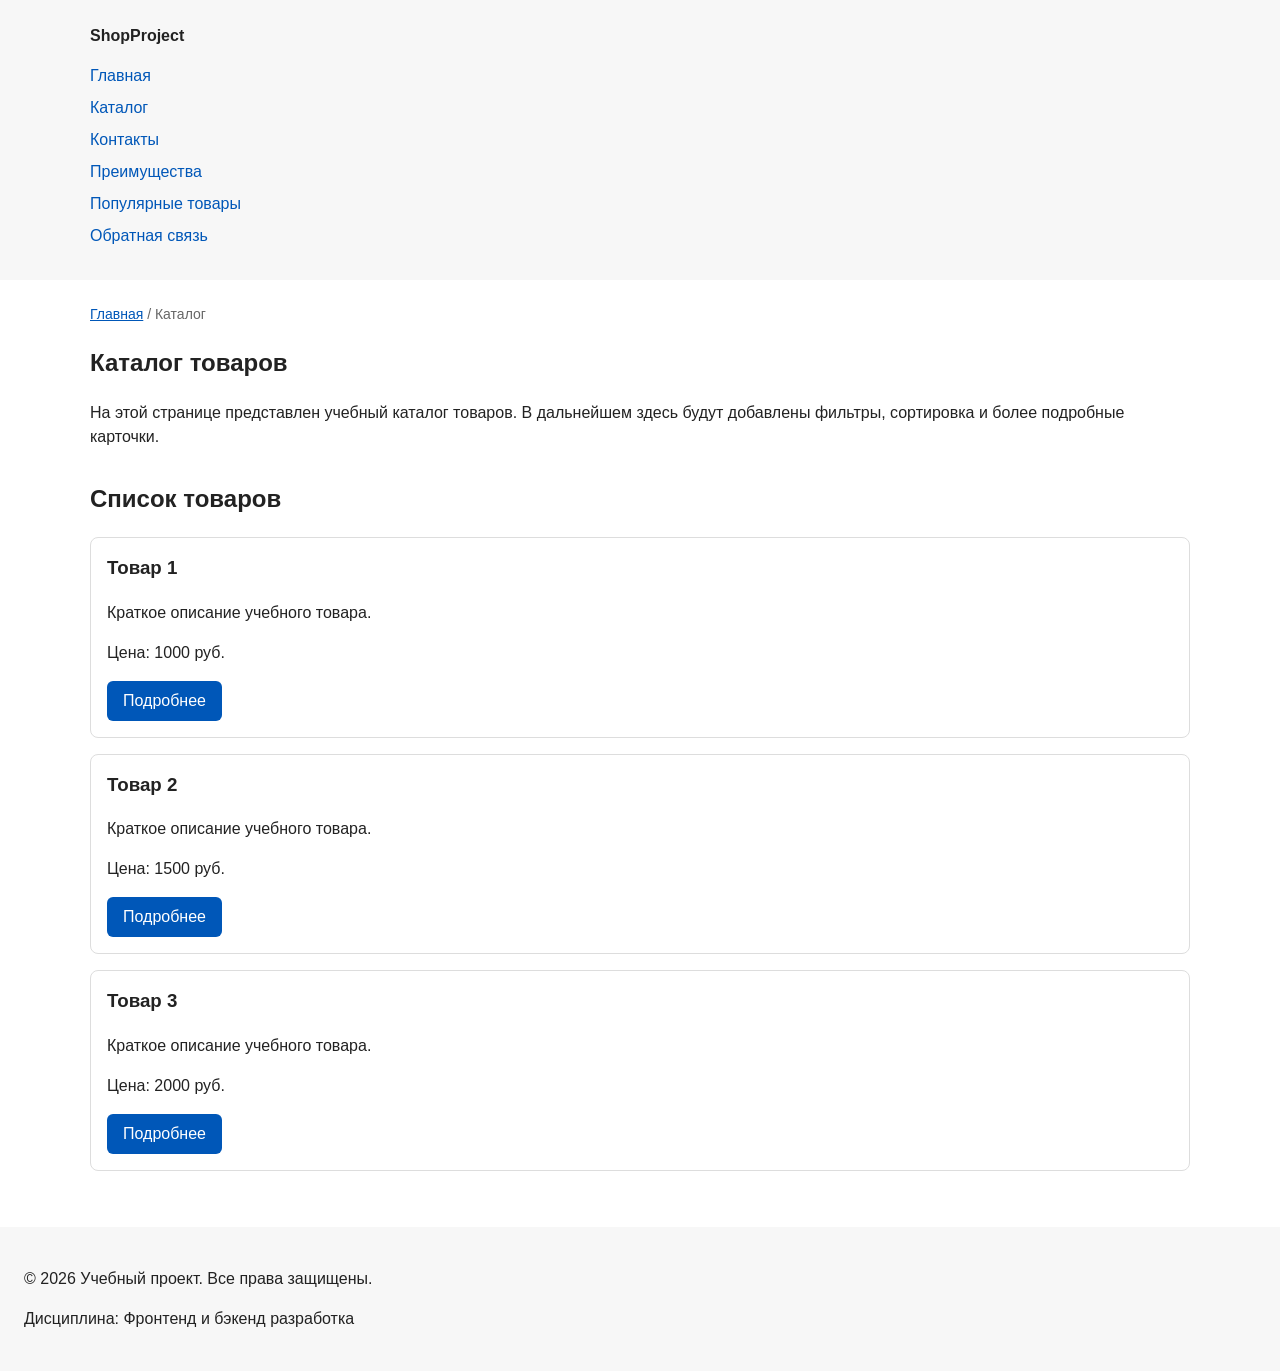
==== catalog.html @ b99485c2 "feat: add multi-page structure navigation and anchors" ====
<!DOCTYPE html>
<html lang="ru">
<head>
  <meta charset="UTF-8">
  <meta name="viewport" content="width=device-width, initial-scale=1.0">
  <meta name="description" content="Каталог товаров учебного интернет-магазина.">
  <title>Каталог товаров — Учебный интернет-магазин</title>
  <link rel="stylesheet" href="css/style.css">
  <meta property="og:type" content="website">
  <meta property="og:title" content="Учебный интернет-магазин">
  <meta property="og:description" content="Учебный frontend-проект интернет-магазина.">
  <meta property="og:image" content="https://username.github.io/kr1-html-css-shop/images/preview.jpg">
</head>
<body>
  <header>
    <div class="site-header">
      <a class="site-logo" href="index.html">ShopProject</a>

      <nav class="site-nav" aria-label="Основная навигация">
        <ul class="site-nav__list">
          <li><a href="index.html">Главная</a></li>
          <li><a href="catalog.html">Каталог</a></li>
          <li><a href="contacts.html">Контакты</a></li>
          <li><a href="index.html#advantages">Преимущества</a></li>
          <li><a href="index.html#popular">Популярные товары</a></li>
          <li><a href="index.html#contacts">Обратная связь</a></li>
        </ul>
      </nav>
    </div>
  </header>

  <main>
    <nav class="breadcrumbs" aria-label="Хлебные крошки">
      <a href="index.html">Главная</a>
      <span>Каталог</span>
    </nav>

    <section class="section">
      <h1>Каталог товаров</h1>
      <p>
        На этой странице представлен учебный каталог товаров.
        В дальнейшем здесь будут добавлены фильтры, сортировка и более
        подробные карточки.
      </p>
    </section>

    <section class="section">
      <h2>Список товаров</h2>

      <article class="product-card">
        <h3>Товар 1</h3>
        <p>Краткое описание учебного товара.</p>
        <p>Цена: 1000 руб.</p>
        <a class="button" href="index.html#popular">Подробнее</a>
      </article>

      <article class="product-card">
        <h3>Товар 2</h3>
        <p>Краткое описание учебного товара.</p>
        <p>Цена: 1500 руб.</p>
        <a class="button" href="index.html#popular">Подробнее</a>
      </article>

      <article class="product-card">
        <h3>Товар 3</h3>
        <p>Краткое описание учебного товара.</p>
        <p>Цена: 2000 руб.</p>
        <a class="button" href="index.html#popular">Подробнее</a>
      </article>
    </section>
  </main>

  <footer>
    <p>&copy; 2026 Учебный проект. Все права защищены.</p>
    <p>Дисциплина: Фронтенд и бэкенд разработка</p>
  </footer>
</body>
</html>
---- css/style.css ----
/* ===============================
   1. Переменные проекта
   =============================== */

:root {
  /* Основные цвета проекта */
  --color-bg: #ffffff;
  --color-text: #222222;
  --color-muted: #666666;
  --color-primary: #0057b8;
  --color-primary-dark: #003f86;
  --color-border: #dddddd;
  --color-surface: #f7f7f7;
  --color-surface-accent: #eef5ff;
  --color-danger: #b00020;
  --color-success: #168a2f;
  --color-success-bg: #eefaf0;
  --color-white: #ffffff;

  /* Отступы */
  --space-xs: 4px;
  --space-sm: 8px;
  --space-md: 16px;
  --space-lg: 24px;
  --space-xl: 32px;

  /* Скругления */
  --radius-sm: 6px;
  --radius-md: 8px;
  --radius-lg: 12px;

  /* Размеры */
  --container-width: 1100px;
}

/* ===============================
   2. Базовые стили
   =============================== */

html {
  scroll-behavior: smooth;
}

* {
  box-sizing: border-box;
}

body {
  margin: 0;
  font-family: Arial, sans-serif;
  line-height: 1.5;
  color: var(--color-text);
  background-color: var(--color-bg);
}

header,
main,
footer {
  padding: var(--space-lg);
}

header {
  background-color: var(--color-surface);
}

footer {
  background-color: var(--color-surface);
}

/* ===============================
   3. Общие элементы интерфейса
   =============================== */

a {
  color: var(--color-primary);
}

a:hover {
  color: var(--color-primary-dark);
}

a:focus-visible {
  outline: 2px solid var(--color-primary);
  outline-offset: 3px;
}

.site-header {
  max-width: 1100px;
  margin: 0 auto;
}

.site-logo {
  font-weight: bold;
  text-decoration: none;
  color: #222222;
}

.site-nav__list {
  padding: 0;
  margin: 16px 0 0;
  list-style: none;
}

.site-nav__list li {
  margin-bottom: 8px;
}

.site-nav__list a {
  color: var(--color-primary);
  text-decoration: none;
}

.site-nav__list a:hover {
  text-decoration: underline;
}

/* ===============================
   4. Компоненты страницы
   =============================== */

.hero {
  max-width: var(--container-width);
  margin: 0 auto var(--space-xl);
  padding: var(--space-xl) var(--space-lg);
  background-color: var(--color-surface-accent);
  border-radius: var(--radius-lg);
}

.section {
  max-width: var(--container-width);
  margin: 0 auto var(--space-xl);
}

.section h2 {
  margin-top: 0;
}

.product-card {
  margin-bottom: var(--space-md);
  padding: var(--space-md);
  border: 1px solid var(--color-border);
  border-radius: var(--radius-md);
  background-color: var(--color-bg);
}

.product-card:hover {
  border-color: var(--color-primary);
}

.product-card h3 {
  margin-top: 0;
}


.button {
  display: inline-block;
  padding: var(--space-sm) var(--space-md);
  color: var(--color-white);
  background-color: var(--color-primary);
  text-decoration: none;
  border: none;
  border-radius: var(--radius-sm);
  cursor: pointer;
}

.button:hover {
  background-color: var(--color-primary-dark);
}

.button:focus-visible {
  outline: 2px solid var(--color-primary);
  outline-offset: 3px;
}

.button:disabled {
  opacity: 0.6;
  cursor: not-allowed;
}

.aside-info {
  max-width: var(--container-width);
  margin: 0 auto var(--space-xl);
  padding: var(--space-md);
  border-left: 4px solid var(--color-primary);
  background-color: var(--color-surface);
}

/* ===============================
   5. Форма и модальное окно
   =============================== */

.order-dialog {
  width: min(100% - 32px, 560px);
  padding: var(--space-lg);
  border: none;
  border-radius: var(--radius-lg);
}

.order-dialog::backdrop {
  background-color: rgba(0, 0, 0, 0.5);
}

.form-field {
  margin-bottom: var(--space-md);
}

.form-field label {
  display: block;
  margin-bottom: var(--space-xs);
}

.form-field input,
.form-field select,
.form-field textarea {
  width: 100%;
  padding: 10px 12px;
  border: 1px solid var(--color-border);
  border-radius: var(--radius-sm);
  font: inherit;
}

.form-field input[type="checkbox"] {
  width: auto;
}

.form-field small {
  display: block;
  margin-top: var(--space-xs);
  color: var(--color-muted);
}


.form-field input:hover,
.form-field select:hover,
.form-field textarea:hover {
  border-color: var(--color-primary);
}

.form-field input:focus-visible,
.form-field select:focus-visible,
.form-field textarea:focus-visible,
.form-actions button:focus-visible {
  outline: 2px solid var(--color-primary);
  outline-offset: 3px;
}

input[aria-invalid="true"], 
textarea[aria-invalid="true"], 
select[aria-invalid="true"] {
  border-color: var(--color-danger);
}

.form-actions {
  display: flex;
  gap: 12px;
  margin-top: 20px;
}

.success-message {
  max-width: var(--container-width);
  margin: var(--space-lg) auto;
  padding: var(--space-md);
  border-left: 4px solid var(--color-success);
  background-color: var(--color-success-bg);
}

.breadcrumbs {
  max-width: var(--container-width);
  margin: 0 auto var(--space-md);
  font-size: 14px;
  color: var(--color-muted);
}

.breadcrumbs a {
  color: var(--color-primary);
}

.breadcrumbs span::before {
  content: " / ";
  color: var(--color-muted);
}

:target {
  outline: 2px dashed var(--color-primary);
  outline-offset: 4px;
}
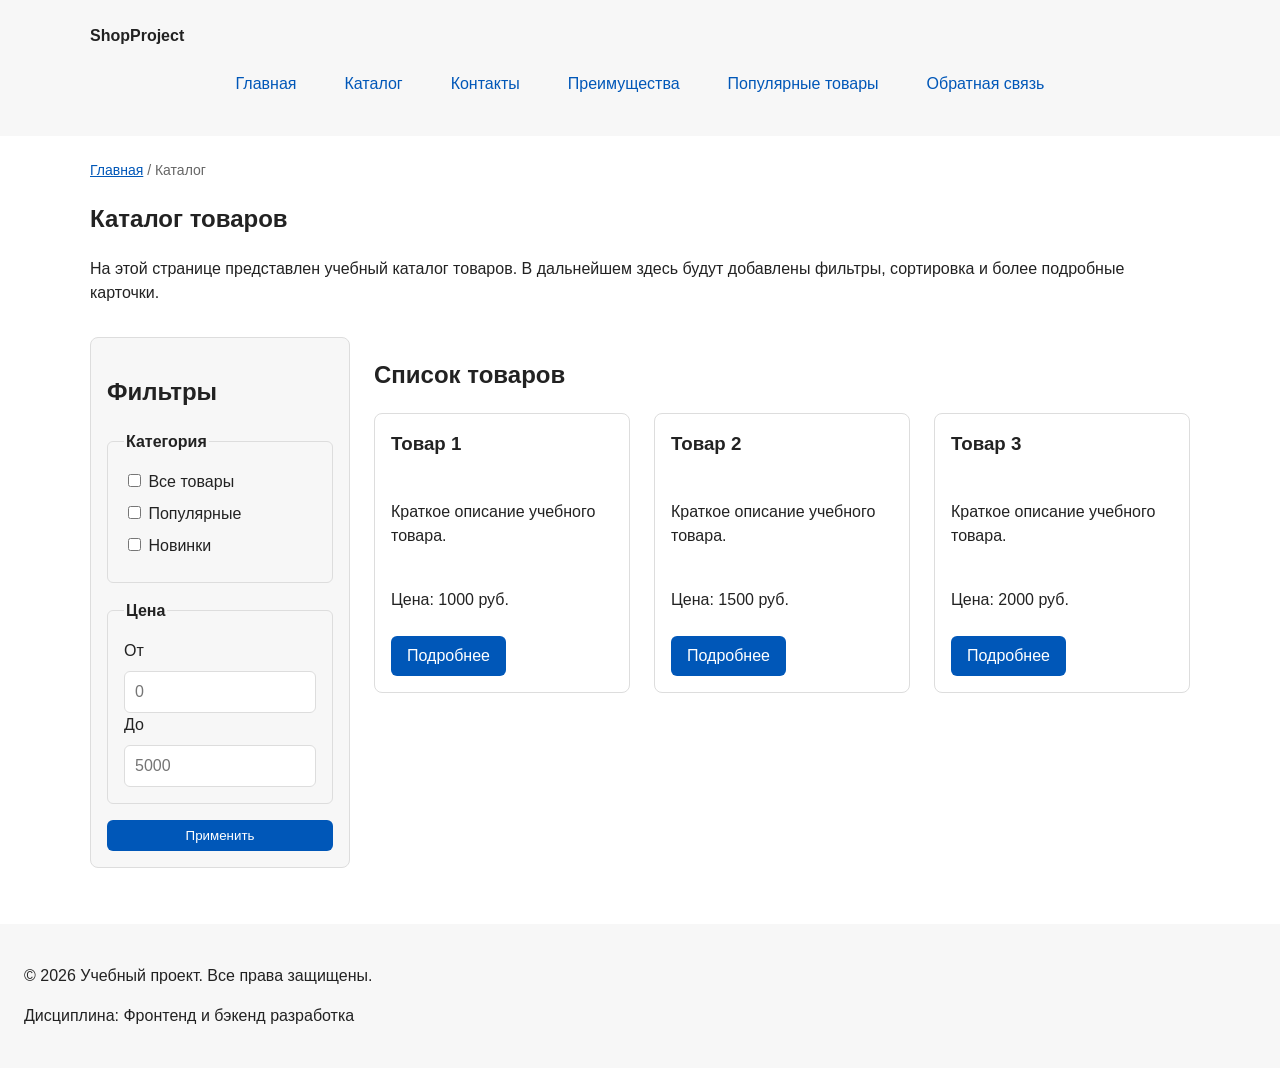
==== commit 2dcb9cfa: "feat: add flex navigation and grid catalog layout" ====
--- a/catalog.html
+++ b/catalog.html
@@ -44,29 +44,71 @@
       </p>
     </section>
 
-    <section class="section">
-      <h2>Список товаров</h2>
+    <section class="catalog-layout">
+      <aside class="catalog-filters">
+        <h2>Фильтры</h2>
 
-      <article class="product-card">
-        <h3>Товар 1</h3>
-        <p>Краткое описание учебного товара.</p>
-        <p>Цена: 1000 руб.</p>
-        <a class="button" href="index.html#popular">Подробнее</a>
-      </article>
+        <form class="filters-form" action="#" method="get">
+          <fieldset>
+            <legend>Категория</legend>
 
-      <article class="product-card">
-        <h3>Товар 2</h3>
-        <p>Краткое описание учебного товара.</p>
-        <p>Цена: 1500 руб.</p>
-        <a class="button" href="index.html#popular">Подробнее</a>
-      </article>
+            <label>
+              <input type="checkbox" name="category" value="all">
+              Все товары
+            </label>
 
-      <article class="product-card">
-        <h3>Товар 3</h3>
-        <p>Краткое описание учебного товара.</p>
-        <p>Цена: 2000 руб.</p>
-        <a class="button" href="index.html#popular">Подробнее</a>
-      </article>
+            <label>
+              <input type="checkbox" name="category" value="popular">
+              Популярные
+            </label>
+
+            <label>
+              <input type="checkbox" name="category" value="new">
+              Новинки
+            </label>
+          </fieldset>
+
+          <fieldset>
+            <legend>Цена</legend>
+
+            <label for="price-from">От</label>
+            <input id="price-from" name="price-from" type="number" min="0" placeholder="0">
+
+            <label for="price-to">До</label>
+            <input id="price-to" name="price-to" type="number" min="0" placeholder="5000">
+          </fieldset>
+
+          <button class="button" type="submit">Применить</button>
+        </form>
+      </aside>
+
+      <section class="catalog-products">
+        <h2>Список товаров</h2>
+
+        <div class="products-grid">
+
+          <article class="product-card">
+            <h3>Товар 1</h3>
+            <p>Краткое описание учебного товара.</p>
+            <p>Цена: 1000 руб.</p>
+            <a class="button" href="index.html#popular">Подробнее</a>
+          </article>
+
+          <article class="product-card">
+            <h3>Товар 2</h3>
+            <p>Краткое описание учебного товара.</p>
+            <p>Цена: 1500 руб.</p>
+            <a class="button" href="index.html#popular">Подробнее</a>
+          </article>
+
+          <article class="product-card">
+            <h3>Товар 3</h3>
+            <p>Краткое описание учебного товара.</p>
+            <p>Цена: 2000 руб.</p>
+            <a class="button" href="index.html#popular">Подробнее</a>
+         </article>
+        </div>
+      </section>
     </section>
   </main>
 
--- a/css/style.css
+++ b/css/style.css
@@ -96,8 +96,13 @@
 }
 
 .site-nav__list {
+  display: flex;
+  flex-wrap: wrap;
+  justify-content: center;
+  align-items: center;
+  gap: var(--space-md);
   padding: 0;
-  margin: 16px 0 0;
+  margin: var(--space-md) 0 0;
   list-style: none;
 }
 
@@ -106,13 +111,18 @@
 }
 
 .site-nav__list a {
+  display: inline-block;
+  padding: var(--space-sm) var(--space-md);
   color: var(--color-primary);
   text-decoration: none;
+  border-radius: var(--radius-sm);
 }
 
 .site-nav__list a:hover {
-  text-decoration: underline;
-}
+  color: var(--color-white);
+  background-color: var(--color-primary);
+}
+
 
 /* ===============================
    4. Компоненты страницы
@@ -136,13 +146,21 @@
 }
 
 .product-card {
-  margin-bottom: var(--space-md);
+  display: flex;
+  flex-direction: column;
+  gap: var(--space-sm);
+  margin-bottom: 0;
   padding: var(--space-md);
   border: 1px solid var(--color-border);
   border-radius: var(--radius-md);
   background-color: var(--color-bg);
 }
 
+.product-card .button {
+  margin-top: auto;
+  align-self: flex-start;
+}
+
 .product-card:hover {
   border-color: var(--color-primary);
 }
@@ -151,6 +169,11 @@
   margin-top: 0;
 }
 
+.products-grid {
+  display: grid;
+  grid-template-columns: repeat(3, 1fr);
+  gap: var(--space-lg);
+}
 
 .button {
   display: inline-block;
@@ -285,3 +308,52 @@
   outline-offset: 4px;
 }
 
+.catalog-layout {
+  max-width: var(--container-width);
+  margin: 0 auto var(--space-xl);
+  display: grid;
+  grid-template-columns: 260px 1fr;
+  grid-template-areas: "filters products";
+  gap: var(--space-lg);
+}
+
+.catalog-filters {
+  grid-area: filters;
+  padding: var(--space-md);
+  border: 1px solid var(--color-border);
+  border-radius: var(--radius-md);
+  background-color: var(--color-surface);
+}
+
+.catalog-products {
+  grid-area: products;
+}
+
+.filters-form {
+  display: grid;
+  gap: var(--space-md);
+}
+
+.filters-form fieldset {
+  margin: 0;
+  padding: var(--space-md);
+  border: 1px solid var(--color-border);
+  border-radius: var(--radius-sm);
+}
+
+.filters-form legend {
+  font-weight: 700;
+}
+
+.filters-form label {
+  display: block;
+  margin-bottom: var(--space-sm);
+}
+
+.filters-form input[type="number"] {
+  width: 100%;
+  padding: 8px 10px;
+  border: 1px solid var(--color-border);
+  border-radius: var(--radius-sm);
+  font: inherit;
+}
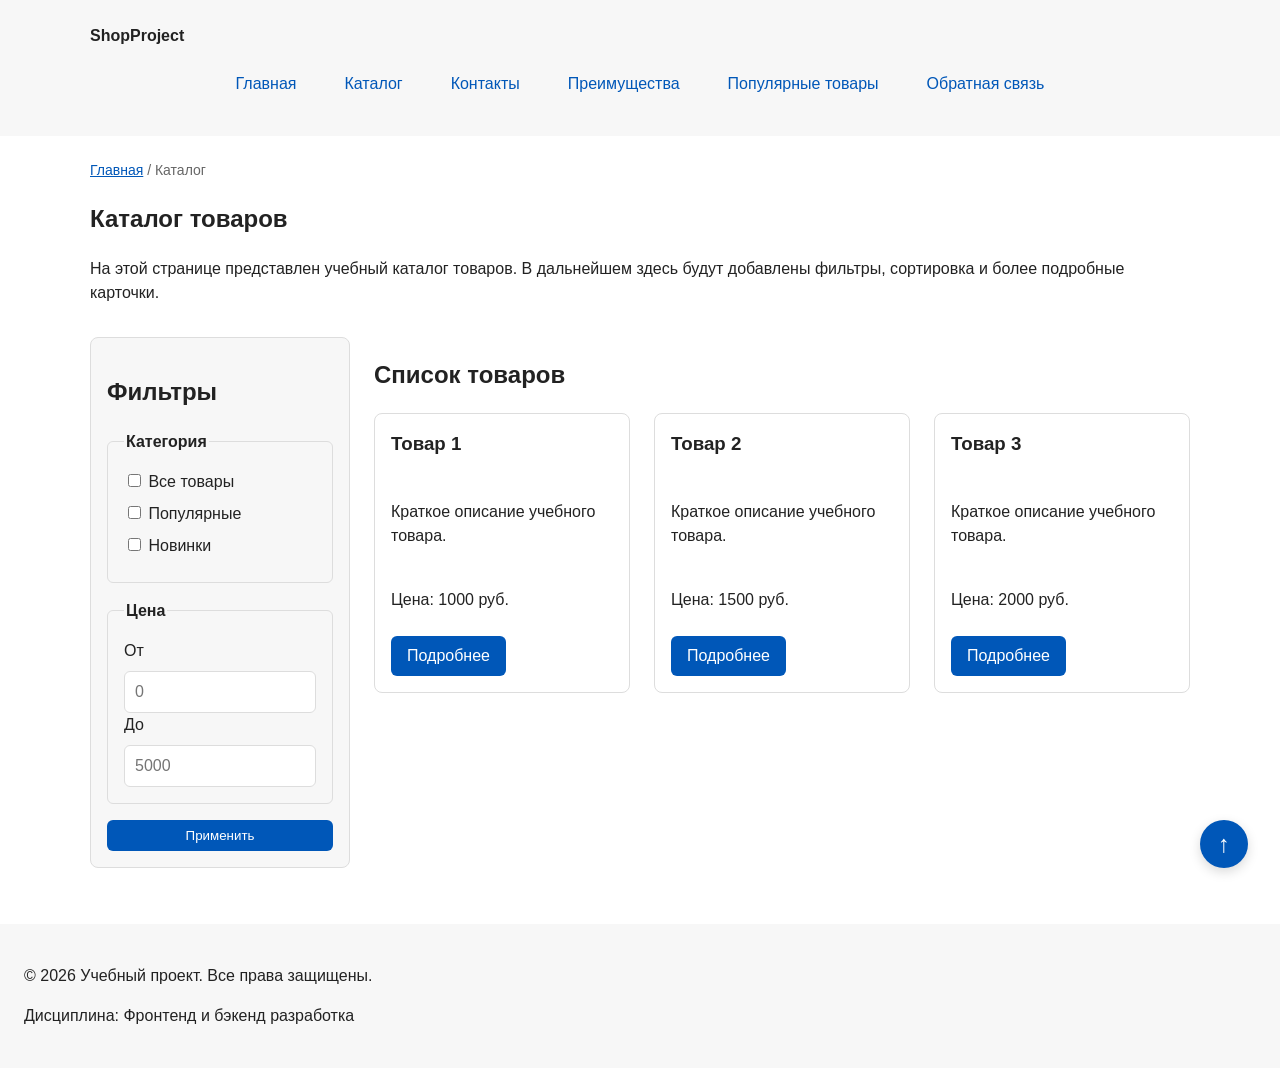
==== commit f9e602c7: "add scroll-up arrow button" ====
--- a/catalog.html
+++ b/catalog.html
@@ -116,5 +116,6 @@
     <p>&copy; 2026 Учебный проект. Все права защищены.</p>
     <p>Дисциплина: Фронтенд и бэкенд разработка</p>
   </footer>
+<a href="#" class="scroll-to-top" aria-label="Наверх">↑</a>
 </body>
 </html>
--- a/css/style.css
+++ b/css/style.css
@@ -357,3 +357,37 @@
   border-radius: var(--radius-sm);
   font: inherit;
 }
+
+.scroll-to-top {
+  position: fixed;
+  bottom: var(--space-xl);
+  right: var(--space-xl);
+  z-index: 1000;
+  
+  display: flex;
+  align-items: center;
+  justify-content: center;
+  width: 48px;
+  height: 48px;
+  
+  font-size: 24px;
+  font-weight: bold;
+  color: var(--color-white);
+  background-color: var(--color-primary);
+  border-radius: 50%;
+  text-decoration: none;
+  box-shadow: 0 4px 12px rgba(0, 0, 0, 0.15);
+  transition: background-color 0.2s ease, transform 0.2s ease;
+}
+
+.scroll-to-top:hover {
+  background-color: var(--color-primary-dark);
+  color: var(--color-white);
+  transform: translateY(-4px);
+}
+
+.scroll-to-top:focus-visible {
+  outline: 2px solid var(--color-primary);
+  outline-offset: 3px;
+}
+
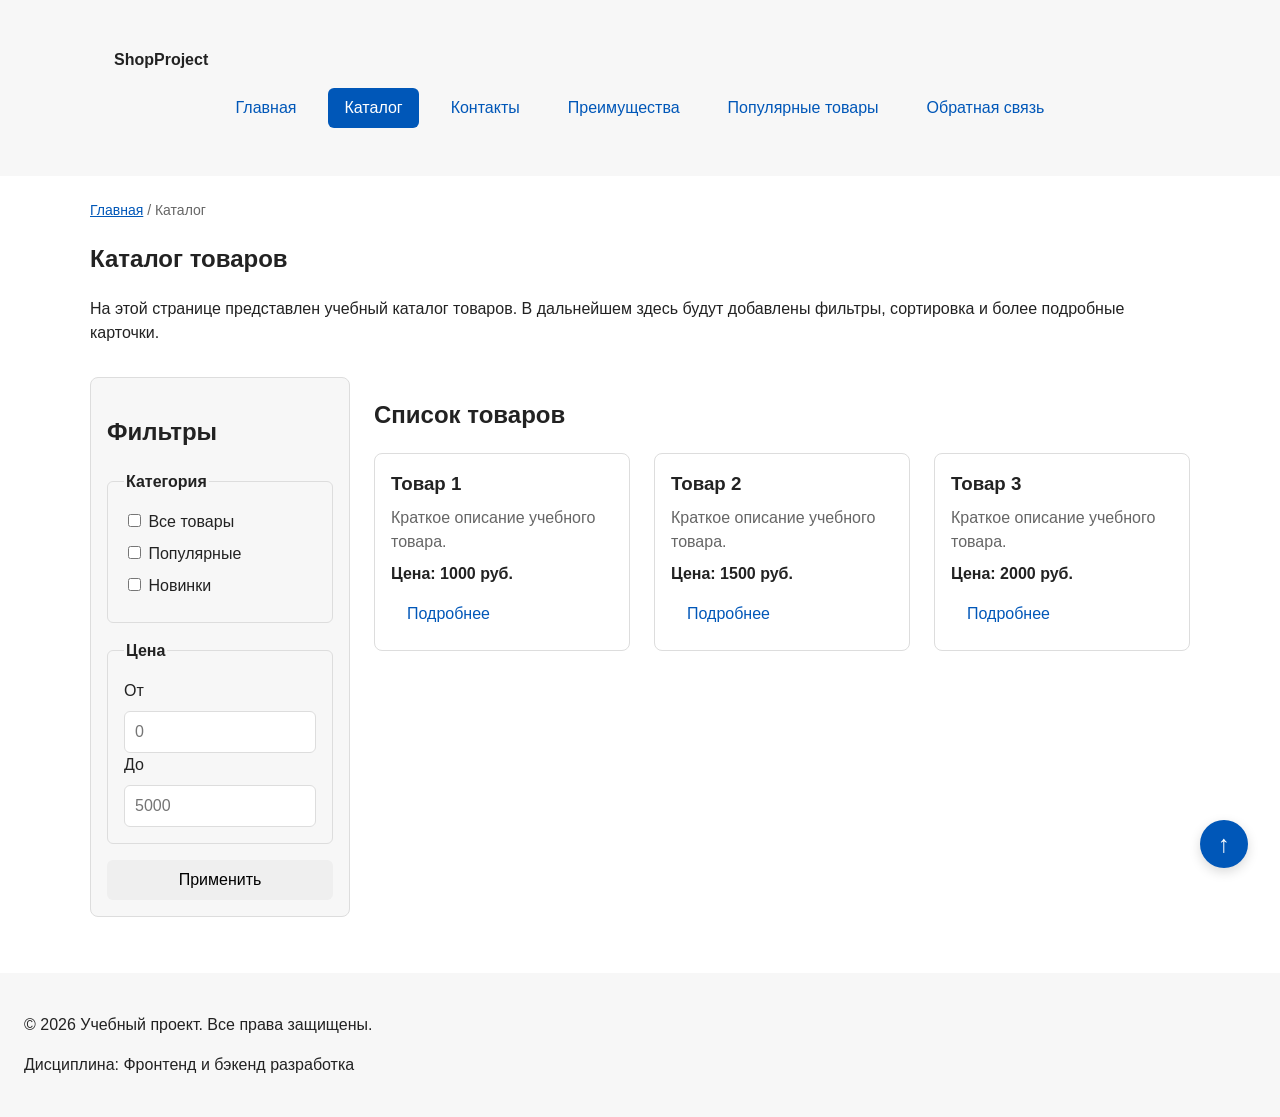
==== commit 460ebed6: "refactor: apply BEM naming to CSS classes" ====
--- a/catalog.html
+++ b/catalog.html
@@ -12,18 +12,38 @@
   <meta property="og:image" content="https://username.github.io/kr1-html-css-shop/images/preview.jpg">
 </head>
 <body>
-  <header>
-    <div class="site-header">
-      <a class="site-logo" href="index.html">ShopProject</a>
+  <header class="site-header">
+    <div class="site-header__inner">
+      <a class="site-header__logo" href="index.html">ShopProject</a>
 
       <nav class="site-nav" aria-label="Основная навигация">
         <ul class="site-nav__list">
-          <li><a href="index.html">Главная</a></li>
-          <li><a href="catalog.html">Каталог</a></li>
-          <li><a href="contacts.html">Контакты</a></li>
-          <li><a href="index.html#advantages">Преимущества</a></li>
-          <li><a href="index.html#popular">Популярные товары</a></li>
-          <li><a href="index.html#contacts">Обратная связь</a></li>
+          <li class="site-nav__item">
+            <a class="site-nav__link" href="index.html">
+              Главная
+            </a>
+          </li>
+          <li class="site-nav__item">
+            <a class="site-nav__link site-nav__link--active" href="catalog.html">Каталог</a>
+          </li>
+          <li class="site-nav__item">
+            <a class="site-nav__link" href="contacts.html">Контакты</a>
+          </li>
+          <li class="site-nav__item">
+            <a class="site-nav__link" href="index.html#advantages">
+              Преимущества
+            </a>
+          </li>
+          <li class="site-nav__item">
+            <a class="site-nav__link" href="index.html#popular">
+              Популярные товары
+            </a>
+          </li>
+          <li class="site-nav__item">
+            <a class="site-nav__link" href="index.html#contacts">
+              Обратная связь
+            </a>
+          </li>
         </ul>
       </nav>
     </div>
@@ -31,8 +51,8 @@
 
   <main>
     <nav class="breadcrumbs" aria-label="Хлебные крошки">
-      <a href="index.html">Главная</a>
-      <span>Каталог</span>
+      <a class="breadcrumbs__link" href="index.html">Главная</a>
+      <span class="breadcrumbs__current">Каталог</span>
     </nav>
 
     <section class="section">
@@ -88,23 +108,23 @@
         <div class="products-grid">
 
           <article class="product-card">
-            <h3>Товар 1</h3>
-            <p>Краткое описание учебного товара.</p>
-            <p>Цена: 1000 руб.</p>
+            <h3 class="product-card__title">Товар 1</h3>
+            <p class="product-card__description">Краткое описание учебного товара.</p>
+            <p class="product-card__price">Цена: 1000 руб.</p>
             <a class="button" href="index.html#popular">Подробнее</a>
           </article>
 
           <article class="product-card">
-            <h3>Товар 2</h3>
-            <p>Краткое описание учебного товара.</p>
-            <p>Цена: 1500 руб.</p>
+            <h3 class="product-card__title">Товар 2</h3>
+            <p class="product-card__description">Краткое описание учебного товара.</p>
+            <p class="product-card__price">Цена: 1500 руб.</p>
             <a class="button" href="index.html#popular">Подробнее</a>
           </article>
 
           <article class="product-card">
-            <h3>Товар 3</h3>
-            <p>Краткое описание учебного товара.</p>
-            <p>Цена: 2000 руб.</p>
+            <h3 class="product-card__title">Товар 3</h3>
+            <p class="product-card__description">Краткое описание учебного товара.</p>
+            <p class="product-card__price">Цена: 2000 руб.</p>
             <a class="button" href="index.html#popular">Подробнее</a>
          </article>
         </div>
--- a/css/style.css
+++ b/css/style.css
@@ -85,14 +85,19 @@
 }
 
 .site-header {
-  max-width: 1100px;
+  background-color: var(--color-surface);
+}
+
+.site-header__inner {
+  max-width: var(--container-width);
   margin: 0 auto;
-}
-
-.site-logo {
-  font-weight: bold;
+  padding: var(--space-lg);
+}
+
+.site-header__logo {
+  font-weight: 700;
+  color: var(--color-text);
   text-decoration: none;
-  color: #222222;
 }
 
 .site-nav__list {
@@ -106,11 +111,7 @@
   list-style: none;
 }
 
-.site-nav__list li {
-  margin-bottom: 8px;
-}
-
-.site-nav__list a {
+.site-nav__link {
   display: inline-block;
   padding: var(--space-sm) var(--space-md);
   color: var(--color-primary);
@@ -118,10 +119,20 @@
   border-radius: var(--radius-sm);
 }
 
-.site-nav__list a:hover {
+.site-nav__link:hover {
   color: var(--color-white);
   background-color: var(--color-primary);
 }
+
+.site-nav__link:focus-visible {
+  outline: 2px solid var(--color-primary);
+  outline-offset: 3px;
+}
+
+.site-nav__link--active {
+  color: var(--color-white);
+  background-color: var(--color-primary);
+} 
 
 
 /* ===============================
@@ -149,20 +160,46 @@
   display: flex;
   flex-direction: column;
   gap: var(--space-sm);
-  margin-bottom: 0;
   padding: var(--space-md);
   border: 1px solid var(--color-border);
   border-radius: var(--radius-md);
   background-color: var(--color-bg);
 }
 
-.product-card .button {
+.product-card:hover {
+  border-color: var(--color-primary);
+}
+
+.product-card--featured {
+  border-color: var(--color-primary);
+}
+
+.product-card--discount {
+  border-color: var(--color-danger);
+}
+
+.product-card__title {
+  margin: 0;
+  color: var(--color-text);
+}
+
+.product-card__description {
+  margin: 0;
+  color: var(--color-muted);
+}
+
+.product-card__price {
+  margin: 0;
+  font-weight: 700;
+}
+
+.product-card--discount .product-card__price {
+  color: var(--color-danger);
+}
+
+.product-card__button {
   margin-top: auto;
   align-self: flex-start;
-}
-
-.product-card:hover {
-  border-color: var(--color-primary);
 }
 
 .product-card h3 {
@@ -178,16 +215,31 @@
 .button {
   display: inline-block;
   padding: var(--space-sm) var(--space-md);
-  color: var(--color-white);
-  background-color: var(--color-primary);
-  text-decoration: none;
   border: none;
   border-radius: var(--radius-sm);
+  font: inherit;
+  text-decoration: none;
   cursor: pointer;
 }
 
-.button:hover {
+.button--primary {
+  color: var(--color-white);
+  background-color: var(--color-primary);
+}
+
+.button--primary:hover {
   background-color: var(--color-primary-dark);
+}
+
+.button--secondary {
+  color: var(--color-primary);
+  background-color: transparent;
+  border: 1px solid var(--color-primary);
+}
+
+.button--secondary:hover {
+  color: var(--color-white);
+  background-color: var(--color-primary);
 }
 
 .button:focus-visible {
@@ -195,7 +247,8 @@
   outline-offset: 3px;
 }
 
-.button:disabled {
+.button:disabled,
+.button--disabled {
   opacity: 0.6;
   cursor: not-allowed;
 }
@@ -212,29 +265,18 @@
    5. Форма и модальное окно
    =============================== */
 
-.order-dialog {
-  width: min(100% - 32px, 560px);
-  padding: var(--space-lg);
-  border: none;
-  border-radius: var(--radius-lg);
-}
-
-.order-dialog::backdrop {
-  background-color: rgba(0, 0, 0, 0.5);
-}
-
-.form-field {
+.order-form__field {
   margin-bottom: var(--space-md);
 }
 
-.form-field label {
+.order-form__label {
   display: block;
   margin-bottom: var(--space-xs);
 }
 
-.form-field input,
-.form-field select,
-.form-field textarea {
+.order-form__input,
+.order-form__select,
+.order-form__textarea {
   width: 100%;
   padding: 10px 12px;
   border: 1px solid var(--color-border);
@@ -242,29 +284,23 @@
   font: inherit;
 }
 
-.form-field input[type="checkbox"] {
-  width: auto;
-}
-
-.form-field small {
-  display: block;
-  margin-top: var(--space-xs);
-  color: var(--color-muted);
-}
-
-
-.form-field input:hover,
-.form-field select:hover,
-.form-field textarea:hover {
+.order-form__input:hover,
+.order-form__select:hover,
+.order-form__textarea:hover {
   border-color: var(--color-primary);
 }
 
-.form-field input:focus-visible,
-.form-field select:focus-visible,
-.form-field textarea:focus-visible,
-.form-actions button:focus-visible {
+.order-form__input:focus-visible,
+.order-form__select:focus-visible,
+.order-form__textarea:focus-visible {
   outline: 2px solid var(--color-primary);
   outline-offset: 3px;
+}
+
+.order-form__actions {
+  display: flex;
+  gap: var(--space-md);
+  margin-top: var(--space-lg);
 }
 
 input[aria-invalid="true"], 
@@ -273,14 +309,8 @@
   border-color: var(--color-danger);
 }
 
-.form-actions {
-  display: flex;
-  gap: 12px;
-  margin-top: 20px;
-}
-
 .success-message {
-  max-width: var(--container-width);
+  max-width: var(--container-width);  
   margin: var(--space-lg) auto;
   padding: var(--space-md);
   border-left: 4px solid var(--color-success);
@@ -294,11 +324,11 @@
   color: var(--color-muted);
 }
 
-.breadcrumbs a {
+.breadcrumbs__link {
   color: var(--color-primary);
 }
 
-.breadcrumbs span::before {
+.breadcrumbs__current::before {
   content: " / ";
   color: var(--color-muted);
 }
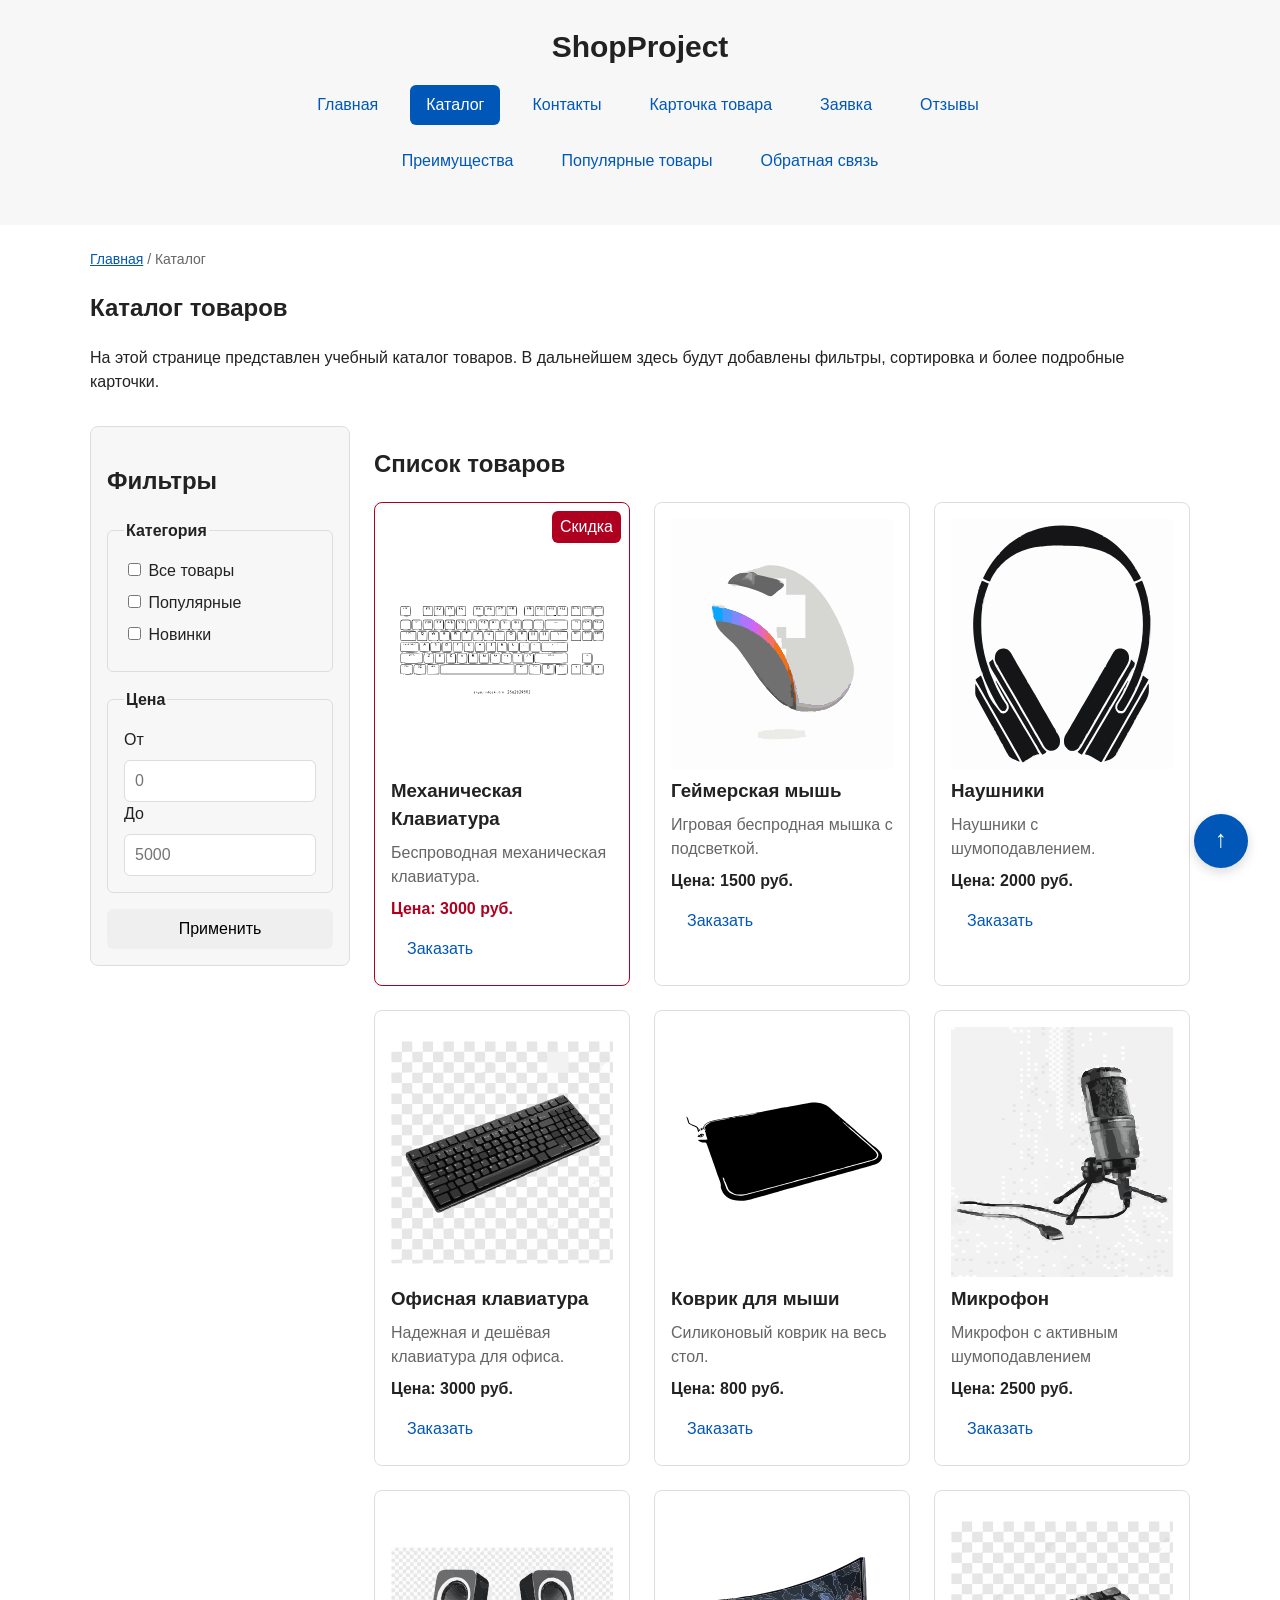
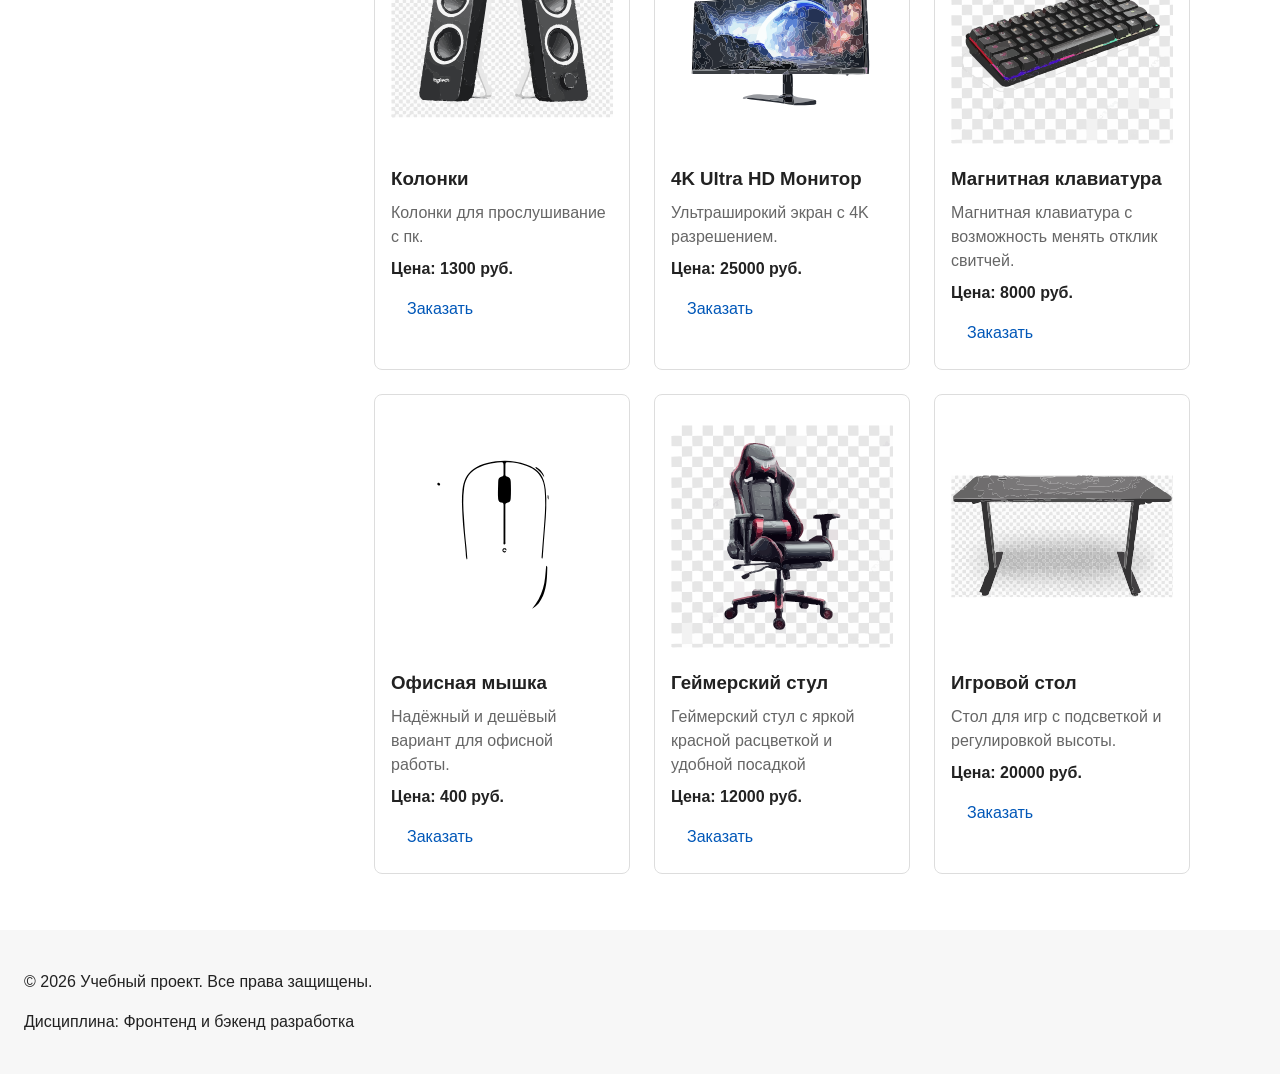
==== commit dfe2bfa9: "fix: prepare HTML CSS project for submission" ====
--- a/catalog.html
+++ b/catalog.html
@@ -19,31 +19,17 @@
       <nav class="site-nav" aria-label="Основная навигация">
         <ul class="site-nav__list">
           <li class="site-nav__item">
-            <a class="site-nav__link" href="index.html">
-              Главная
-            </a>
-          </li>
-          <li class="site-nav__item">
-            <a class="site-nav__link site-nav__link--active" href="catalog.html">Каталог</a>
-          </li>
-          <li class="site-nav__item">
-            <a class="site-nav__link" href="contacts.html">Контакты</a>
-          </li>
-          <li class="site-nav__item">
-            <a class="site-nav__link" href="index.html#advantages">
-              Преимущества
-            </a>
-          </li>
-          <li class="site-nav__item">
-            <a class="site-nav__link" href="index.html#popular">
-              Популярные товары
-            </a>
-          </li>
-          <li class="site-nav__item">
-            <a class="site-nav__link" href="index.html#contacts">
-              Обратная связь
-            </a>
-          </li>
+          <li class="site-nav__item"><a class="site-nav__link" href="index.html">Главная</a></li>
+          <li class="site-nav__item"><a class="site-nav__link site-nav__link--active" href="catalog.html">Каталог</a></li>
+          <li class="site-nav__item"><a class="site-nav__link" href="contacts.html">Контакты</a></li>
+          <li class="site-nav__item"><a class="site-nav__link" href="product.html">Карточка товара</a></li>
+          <li class="site-nav__item"><a class="site-nav__link" href="order.html">Заявка</a></li>
+          <li class="site-nav__item"><a class="site-nav__link" href="review.html">Отзывы</a></li>
+        </ul>
+        <ul class="site-nav__list">
+          <li class="site-nav__item"><a class="site-nav__link" href="index.html#advantages">Преимущества</a></li>
+          <li class="site-nav__item"><a class="site-nav__link" href="index.html#popular">Популярные товары</a></li>
+          <li class="site-nav__item"><a class="site-nav__link" href="index.html#contacts">Обратная связь</a></li>
         </ul>
       </nav>
     </div>
@@ -107,25 +93,98 @@
 
         <div class="products-grid">
 
-          <article class="product-card">
-            <h3 class="product-card__title">Товар 1</h3>
-            <p class="product-card__description">Краткое описание учебного товара.</p>
-            <p class="product-card__price">Цена: 1000 руб.</p>
-            <a class="button" href="index.html#popular">Подробнее</a>
-          </article>
-
-          <article class="product-card">
-            <h3 class="product-card__title">Товар 2</h3>
-            <p class="product-card__description">Краткое описание учебного товара.</p>
+          <article class="product-card product-card--discount">
+            <img class="product-card__image" src="images/keyboard.svg"/>
+            <span class="product-card__badge">Скидка</span>
+            <h3 class="product-card__title">Механическая Клавиатура</h3>
+            <p class="product-card__description">Беспроводная механическая клавиатура.</p>
+            <p class="product-card__price">Цена: 3000 руб.</p>
+            <a class="button" href="product.html">Заказать</a>
+          </article>
+
+          <article class="product-card">
+            <img class="product-card__image" src="images/mouse.svg"/>
+            <h3 class="product-card__title">Геймерская мышь</h3>
+            <p class="product-card__description">Игровая беспродная мышка с подсветкой.</p>
             <p class="product-card__price">Цена: 1500 руб.</p>
-            <a class="button" href="index.html#popular">Подробнее</a>
-          </article>
-
-          <article class="product-card">
-            <h3 class="product-card__title">Товар 3</h3>
-            <p class="product-card__description">Краткое описание учебного товара.</p>
+            <a class="button" href="order.html">Заказать</a>
+          </article>
+
+          <article class="product-card">
+            <img class="product-card__image" src="images/headphones.svg"/>
+            <h3 class="product-card__title">Наушники</h3>
+            <p class="product-card__description">Наушники с шумоподавлением.</p>
             <p class="product-card__price">Цена: 2000 руб.</p>
-            <a class="button" href="index.html#popular">Подробнее</a>
+            <a class="button" href="order.html">Заказать</a>
+         </article>
+         <article class="product-card">
+            <img class="product-card__image" src="images/office_keyboard.svg"/>
+            <h3 class="product-card__title">Офисная клавиатура</h3>
+            <p class="product-card__description">Надежная и дешёвая клавиатура для офиса.</p>
+            <p class="product-card__price">Цена: 3000 руб.</p>
+            <a class="button" href="order.html">Заказать</a>
+          </article>
+
+          <article class="product-card">
+            <img class="product-card__image" src="images/carpet.svg"/>
+            <h3 class="product-card__title">Коврик для мыши</h3>
+            <p class="product-card__description">Силиконовый коврик на весь стол.</p>
+            <p class="product-card__price">Цена: 800 руб.</p>
+            <a class="button" href="order.html">Заказать</a>
+          </article>
+
+          <article class="product-card">
+            <img class="product-card__image" src="images/icro.svg"/>
+            <h3 class="product-card__title">Микрофон</h3>
+            <p class="product-card__description">Микрофон с активным шумоподавлением</p>
+            <p class="product-card__price">Цена: 2500 руб.</p>
+            <a class="button" href="order.html">Заказать</a>
+         </article>
+         <article class="product-card">
+          <img class="product-card__image" src="images/speakers.svg"/>
+            <h3 class="product-card__title">Колонки</h3>
+            <p class="product-card__description">Колонки для прослушивание с пк.</p>
+            <p class="product-card__price">Цена: 1300 руб.</p>
+            <a class="button" href="order.html">Заказать</a>
+          </article>
+
+          <article class="product-card">
+            <img class="product-card__image" src="images/screen.svg"/>
+            <h3 class="product-card__title">4K Ultra HD Монитор</h3>
+            <p class="product-card__description">Ультраширокий экран с 4K разрешением.</p>
+            <p class="product-card__price">Цена: 25000 руб.</p>
+            <a class="button" href="order.html">Заказать</a>
+          </article>
+
+          <article class="product-card">
+            <img class="product-card__image" src="images/magnetic_keyboard.svg"/>
+            <h3 class="product-card__title">Магнитная клавиатура</h3>
+            <p class="product-card__description">Магнитная клавиатура с возможность менять отклик свитчей.</p>
+            <p class="product-card__price">Цена: 8000 руб.</p>
+            <a class="button" href="order.html">Заказать</a>
+         </article>
+         <article class="product-card">
+          <img class="product-card__image" src="images/office_mouse.svg"/>
+            <h3 class="product-card__title">Офисная мышка</h3>
+            <p class="product-card__description">Надёжный и дешёвый вариант для офисной работы.</p>
+            <p class="product-card__price">Цена: 400 руб.</p>
+            <a class="button" href="order.html">Заказать</a>
+          </article>
+
+          <article class="product-card">
+            <img class="product-card__image" src="images/chair.svg"/>
+            <h3 class="product-card__title">Геймерский стул</h3>
+            <p class="product-card__description">Геймерский стул с яркой красной расцветкой и удобной посадкой</p>
+            <p class="product-card__price">Цена: 12000 руб.</p>
+            <a class="button" href="order.html">Заказать</a>
+          </article>
+
+          <article class="product-card">
+            <img class="product-card__image" src="images/table.svg"/>
+            <h3 class="product-card__title">Игровой стол</h3>
+            <p class="product-card__description">Стол для игр с подсветкой и регулировкой высоты.</p>
+            <p class="product-card__price">Цена: 20000 руб.</p>
+            <a class="button" href="order.html">Заказать</a>
          </article>
         </div>
       </section>
--- a/css/style.css
+++ b/css/style.css
@@ -16,6 +16,7 @@
   --color-success: #168a2f;
   --color-success-bg: #eefaf0;
   --color-white: #ffffff;
+  --color-button: #cccccc;
 
   /* Отступы */
   --space-xs: 4px;
@@ -31,6 +32,7 @@
 
   /* Размеры */
   --container-width: 1100px;
+  --container-height: 200px;
 }
 
 /* ===============================
@@ -59,7 +61,18 @@
   padding: var(--space-lg);
 }
 
+main {
+  margin-top: 25vh;
+}
+
 header {
+  position: fixed;
+  width: 100%;
+  height: 25vh;
+  display: flex;
+  top: 0;
+  left: 0;
+  z-index: 10;
   background-color: var(--color-surface);
 }
 
@@ -85,19 +98,22 @@
 }
 
 .site-header {
+  width: 100%;
   background-color: var(--color-surface);
 }
 
 .site-header__inner {
-  max-width: var(--container-width);
+  display: flex;
+  flex-direction: column;
   margin: 0 auto;
-  padding: var(--space-lg);
 }
 
 .site-header__logo {
   font-weight: 700;
+  font-size: 30px;
   color: var(--color-text);
   text-decoration: none;
+  text-align: center;
 }
 
 .site-nav__list {
@@ -157,6 +173,7 @@
 }
 
 .product-card {
+  position: relative;
   display: flex;
   flex-direction: column;
   gap: var(--space-sm);
@@ -166,6 +183,17 @@
   background-color: var(--color-bg);
 }
 
+.product-card__badge {
+  position: absolute;
+  top: var(--space-sm);
+  right: var(--space-sm);
+  padding: 4px 8px;
+  color: var(--color-white);
+  background-color: var(--color-danger);
+  border-radius: var(--radius-sm);
+}
+
+
 .product-card:hover {
   border-color: var(--color-primary);
 }
@@ -198,12 +226,20 @@
 }
 
 .product-card__button {
+  text-decoration: none;
+  color: var(--color-text);
   margin-top: auto;
   align-self: flex-start;
+  background-color: var(--color-button);
 }
 
 .product-card h3 {
   margin-top: 0;
+}
+
+.product-card__image {
+  max-width: 100%;
+  height: 250px;
 }
 
 .products-grid {
@@ -211,6 +247,26 @@
   grid-template-columns: repeat(3, 1fr);
   gap: var(--space-lg);
 }
+
+.product__price {
+  font-weight: bold;
+}
+
+.product {
+  max-width: var(--container-width);
+  margin: 0 auto var(--space-xl);
+}
+
+.product__info {
+  display: flex;
+  align-items: center;
+  gap: var(--space-xl);
+}
+
+.product--status-in { color: var(--color-success); }
+.product--status-out { color: var(--color-muted); }
+
+.product__image { max-width: 300px;}
 
 .button {
   display: inline-block;
@@ -228,6 +284,7 @@
 }
 
 .button--primary:hover {
+  color: var(--color-white);
   background-color: var(--color-primary-dark);
 }
 
@@ -261,9 +318,147 @@
   background-color: var(--color-surface);
 }
 
+.breadcrumbs {
+  max-width: var(--container-width);
+  margin: 0 auto var(--space-md);
+  font-size: 14px;
+  color: var(--color-muted);
+}
+
+.breadcrumbs__link {
+  color: var(--color-primary);
+}
+
+.breadcrumbs__link + .breadcrumbs__link::before {
+  content: " / ";
+}
+
+.breadcrumbs__current::before {
+  content: " / ";
+  color: var(--color-muted);
+}
+
+:target {
+  outline: 2px dashed var(--color-primary);
+  outline-offset: 4px;
+}
+
+.catalog-layout {
+  max-width: var(--container-width);
+  margin: 0 auto var(--space-xl);
+  display: grid;
+  grid-template-columns: 260px 1fr;
+  grid-template-areas: "filters products";
+  gap: var(--space-lg);
+  align-items: flex-start; 
+}
+
+.catalog-filters {
+  top: calc(25vh + 20px);
+  display: grid;
+  position: sticky;
+  grid-area: filters;
+  padding: var(--space-md);
+  border: 1px solid var(--color-border);
+  border-radius: var(--radius-md);
+  background-color: var(--color-surface);
+  align-self: start; 
+}
+
+.catalog-products {
+  grid-area: products;
+}
+
+.filters-form {
+  display: grid;
+  gap: var(--space-md);
+}
+
+.filters-form fieldset {
+  margin: 0;
+  padding: var(--space-md);
+  border: 1px solid var(--color-border);
+  border-radius: var(--radius-sm);
+}
+
+.filters-form legend {
+  font-weight: 700;
+}
+
+.filters-form label {
+  display: block;
+  margin-bottom: var(--space-sm);
+}
+
+.filters-form input[type="number"] {
+  width: 100%;
+  padding: 8px 10px;
+  border: 1px solid var(--color-border);
+  border-radius: var(--radius-sm);
+  font: inherit;
+}
+
+.scroll-to-top {
+  position: fixed;
+  bottom: var(--space-xl);
+  right: var(--space-xl);
+  display: flex;
+  align-items: center;
+  justify-content: center;
+  padding-bottom: var(--space-xs);
+  width: 54px;
+  height: 54px;
+  font-size: 24px;
+  font-weight: bold;
+  color: var(--color-white);
+  background-color: var(--color-primary);
+  border-radius: 50%;
+  text-decoration: none;
+  box-shadow: 0 4px 12px rgba(0, 0, 0, 0.15);
+}
+
+.scroll-to-top:hover {
+  background-color: var(--color-primary-dark);
+  color: var(--color-white);
+  transform: translateY(-4px);
+}
+
+.scroll-to-top:focus-visible {
+  outline: 2px solid var(--color-primary);
+  outline-offset: 3px;
+}
+
+.question {
+  border: 1px solid var(--color-button);
+  padding: 0 var(--space-md);
+  cursor: pointer;
+  background-color: var(--color-bg);
+}
+
+.answer {
+  max-height: 0;
+  overflow: hidden;
+  opacity: 0;
+}
+
+.question.active .answer {
+  max-height: 200px;
+  opacity: 1;
+  padding: 0 var(--space-md);
+}
+ё
+.review {
+  background-color: var(--color-bg);
+}
+
 /* ===============================
    5. Форма и модальное окно
    =============================== */
+
+.order-dialog {
+  max-width: var(--container-width);
+  margin: 0 auto var(--space-xl); 
+}
 
 .order-form__field {
   margin-bottom: var(--space-md);
@@ -309,6 +504,14 @@
   border-color: var(--color-danger);
 }
 
+.form-field--cehckbox {
+  display: flex;
+}
+
+.order-form__input--checkbox {
+  width: 50px;
+}
+
 .success-message {
   max-width: var(--container-width);  
   margin: var(--space-lg) auto;
@@ -317,107 +520,28 @@
   background-color: var(--color-success-bg);
 }
 
-.breadcrumbs {
-  max-width: var(--container-width);
-  margin: 0 auto var(--space-md);
-  font-size: 14px;
-  color: var(--color-muted);
-}
-
-.breadcrumbs__link {
-  color: var(--color-primary);
-}
-
-.breadcrumbs__current::before {
-  content: " / ";
-  color: var(--color-muted);
-}
-
-:target {
-  outline: 2px dashed var(--color-primary);
-  outline-offset: 4px;
-}
-
-.catalog-layout {
-  max-width: var(--container-width);
-  margin: 0 auto var(--space-xl);
-  display: grid;
-  grid-template-columns: 260px 1fr;
-  grid-template-areas: "filters products";
-  gap: var(--space-lg);
-}
-
-.catalog-filters {
-  grid-area: filters;
+/* ===============================
+   6. Компонент: Таблица продуктов
+   =============================== */
+
+.product-table {
+  width: 100%;
+  border-collapse: collapse;
+  text-align: left;
+  background-color: var(--color-bg);
+}
+
+.product-table__cell {
   padding: var(--space-md);
-  border: 1px solid var(--color-border);
-  border-radius: var(--radius-md);
-  background-color: var(--color-surface);
-}
-
-.catalog-products {
-  grid-area: products;
-}
-
-.filters-form {
-  display: grid;
-  gap: var(--space-md);
-}
-
-.filters-form fieldset {
-  margin: 0;
-  padding: var(--space-md);
-  border: 1px solid var(--color-border);
-  border-radius: var(--radius-sm);
-}
-
-.filters-form legend {
+  border-bottom: 1px solid var(--color-border);
+}
+
+.product-table__cell--header {
   font-weight: 700;
-}
-
-.filters-form label {
-  display: block;
-  margin-bottom: var(--space-sm);
-}
-
-.filters-form input[type="number"] {
-  width: 100%;
-  padding: 8px 10px;
-  border: 1px solid var(--color-border);
-  border-radius: var(--radius-sm);
-  font: inherit;
-}
-
-.scroll-to-top {
-  position: fixed;
-  bottom: var(--space-xl);
-  right: var(--space-xl);
-  z-index: 1000;
-  
-  display: flex;
-  align-items: center;
-  justify-content: center;
-  width: 48px;
-  height: 48px;
-  
-  font-size: 24px;
-  font-weight: bold;
-  color: var(--color-white);
-  background-color: var(--color-primary);
-  border-radius: 50%;
-  text-decoration: none;
-  box-shadow: 0 4px 12px rgba(0, 0, 0, 0.15);
-  transition: background-color 0.2s ease, transform 0.2s ease;
-}
-
-.scroll-to-top:hover {
-  background-color: var(--color-primary-dark);
-  color: var(--color-white);
-  transform: translateY(-4px);
-}
-
-.scroll-to-top:focus-visible {
-  outline: 2px solid var(--color-primary);
-  outline-offset: 3px;
-}
-
+  background-color: var(--color-surface-accent);
+  color: var(--color-primary-dark);
+}
+
+.product-table__cell--title {
+  font-weight: 700;
+}
